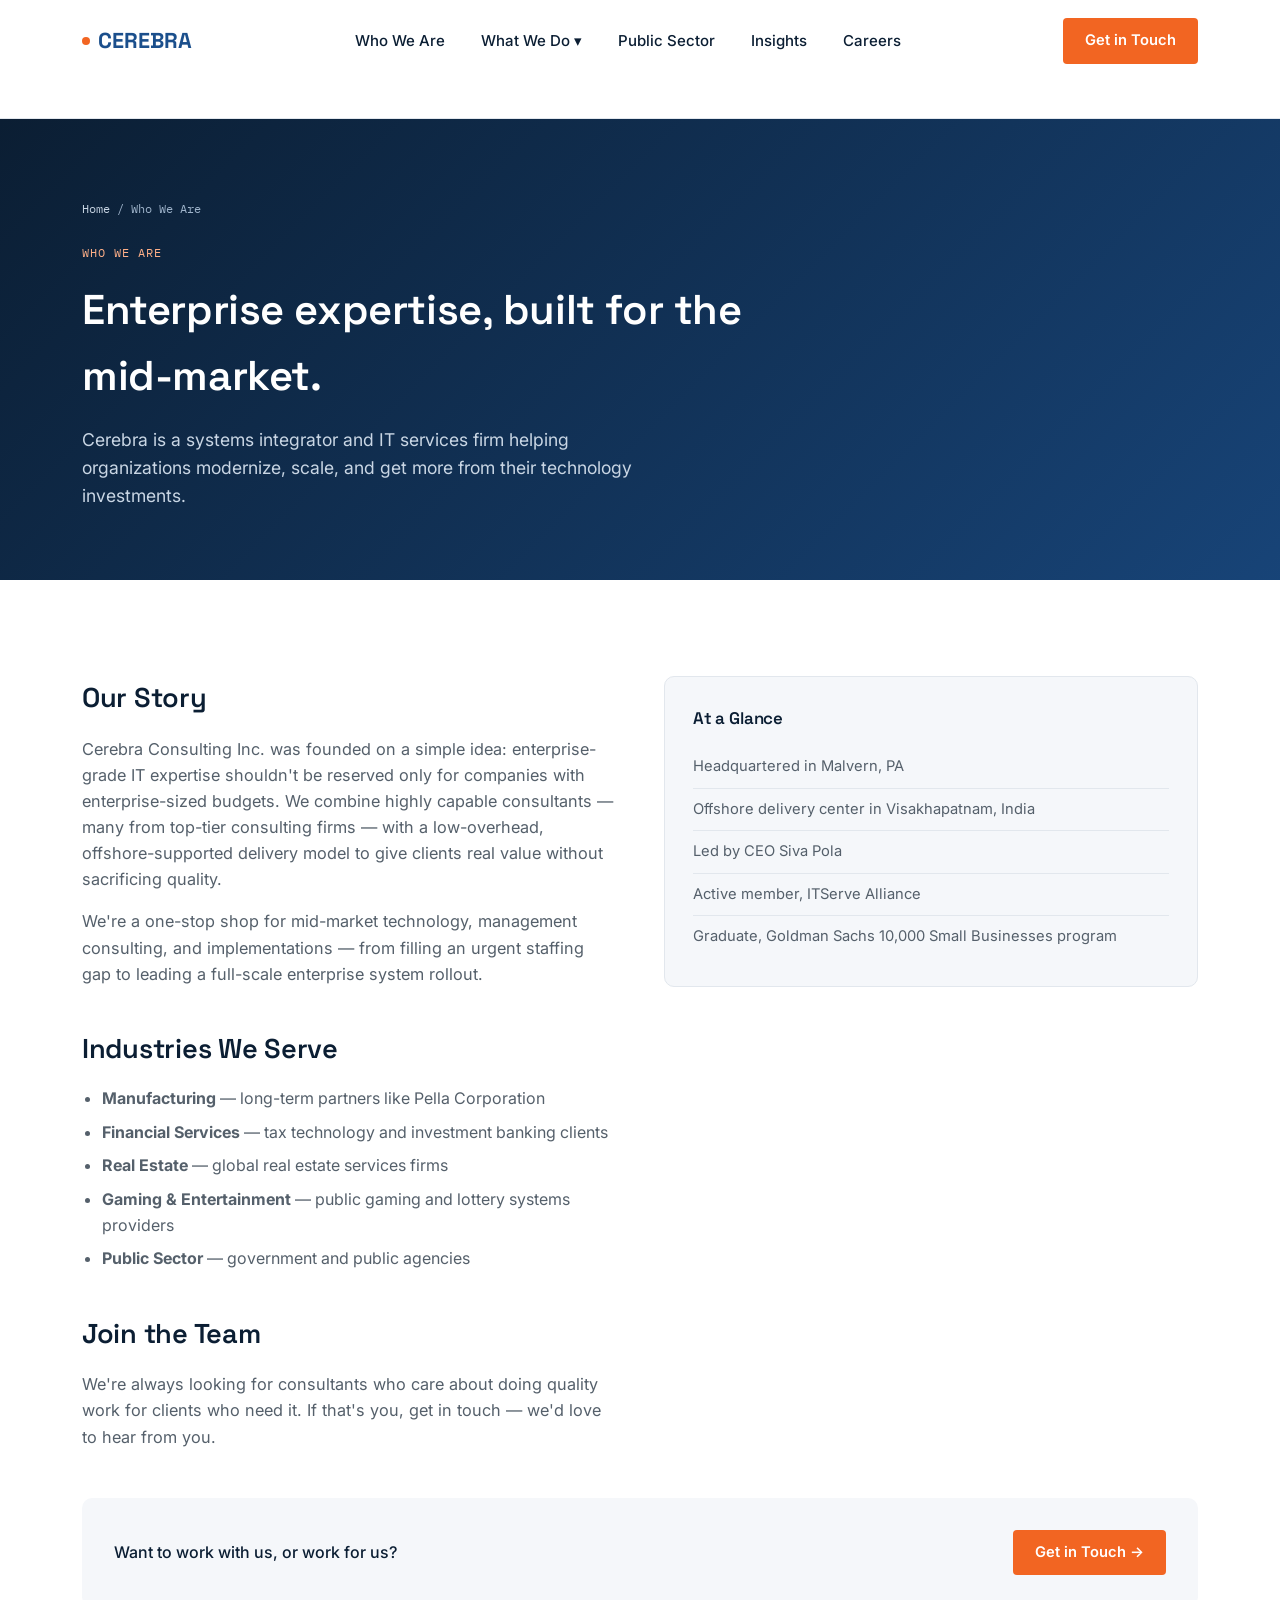
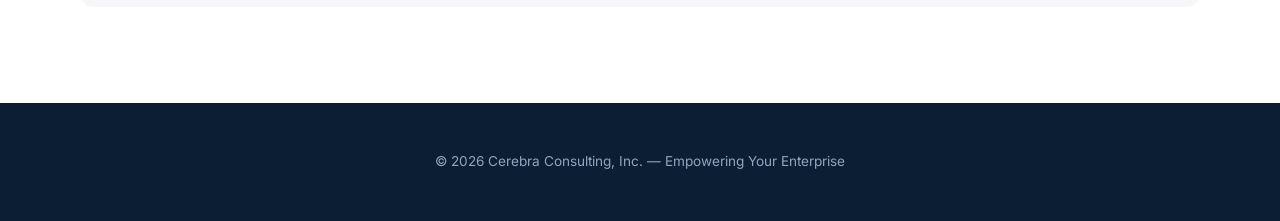
==== about.html @ 01a9248c "Add files via upload" ====
<!DOCTYPE html>
<html lang="en">
<head>
<meta charset="UTF-8">
<meta name="viewport" content="width=device-width, initial-scale=1.0">
<title>Who We Are — Cerebra Consulting</title>
<link rel="preconnect" href="https://fonts.googleapis.com">
<link href="https://fonts.googleapis.com/css2?family=Space+Grotesk:wght@400;500;600;700&family=Inter:wght@400;500;600&family=IBM+Plex+Mono:wght@400;500&display=swap" rel="stylesheet">
<link rel="stylesheet" href="style.css">
</head>
<body>
<nav>
  <div class="wrap">
    <a href="index.html" class="logo"><span class="dot"></span>CEREBRA</a>
    <div class="navlinks">
      <a href="about.html">Who We Are</a>
      <div>
        <a href="#">What We Do ▾</a>
        <div class="dropdown">
          <div class="dropdown-col">
            <h4>Services</h4>
            <a href="staff-augmentation.html">Staff Augmentation</a>
            <a href="cloud-applications.html">Cloud Applications</a>
            <a href="enterprise-applications.html">Enterprise Applications</a>
            <a href="big-data-analytics.html">Big Data & Analytics</a>
          </div>
          <div class="dropdown-col">
            <h4>Industries</h4>
            <a href="about.html#industries">Manufacturing</a>
            <a href="about.html#industries">Financial Services</a>
            <a href="about.html#industries">Real Estate</a>
            <a href="about.html#industries">Gaming & Entertainment</a>
          </div>
          <div class="dropdown-col">
            <h4>Partners</h4>
            <a href="index.html#partners">Oracle</a>
            <a href="index.html#partners">Microsoft</a>
            <a href="index.html#partners">AWS</a>
            <a href="index.html#partners">Salesforce</a>
          </div>
        </div>
      </div>
      <a href="public-sector.html">Public Sector</a>
      <a href="index.html#insights">Insights</a>
      <a href="about.html#careers">Careers</a>
    </div>
    <a href="contact.html" class="cta-btn" style="margin-right:0;">Get in Touch</a>
    <button class="hamburger" id="hamburgerBtn" aria-label="Open menu">
      <span></span><span></span><span></span>
    </button>
  </div>
  <div class="wrap">
    <div class="mobile-panel" id="mobilePanel">
      <a href="about.html">Who We Are</a>
      <a href="staff-augmentation.html">Staff Augmentation</a>
      <a href="cloud-applications.html">Cloud Applications</a>
      <a href="enterprise-applications.html">Enterprise Applications</a>
      <a href="big-data-analytics.html">Big Data & Analytics</a>
      <a href="public-sector.html">Public Sector</a>
      <a href="contact.html">Contact</a>
      <a href="contact.html" class="cta-btn">Get in Touch</a>
    </div>
  </div>
</nav>
<script>
  document.getElementById('hamburgerBtn').addEventListener('click', function(){
    document.getElementById('mobilePanel').classList.toggle('open');
  });
</script>

<section class="page-hero">
  <div class="wrap">
    <div class="breadcrumb"><a href="index.html">Home</a> / Who We Are</div>
    <span class="eyebrow">Who We Are</span>
    <h1>Enterprise expertise, built for the mid-market.</h1>
    <p>Cerebra is a systems integrator and IT services firm helping organizations modernize, scale, and get more from their technology investments.</p>
  </div>
</section>

<section>
  <div class="wrap">
    <div class="two-col">
      <div class="content-block">
        <h2>Our Story</h2>
        <p>Cerebra Consulting Inc. was founded on a simple idea: enterprise-grade IT expertise shouldn't be reserved only for companies with enterprise-sized budgets. We combine highly capable consultants — many from top-tier consulting firms — with a low-overhead, offshore-supported delivery model to give clients real value without sacrificing quality.</p>
        <p>We're a one-stop shop for mid-market technology, management consulting, and implementations — from filling an urgent staffing gap to leading a full-scale enterprise system rollout.</p>

        <h2 id="industries">Industries We Serve</h2>
        <ul>
          <li><strong>Manufacturing</strong> — long-term partners like Pella Corporation</li>
          <li><strong>Financial Services</strong> — tax technology and investment banking clients</li>
          <li><strong>Real Estate</strong> — global real estate services firms</li>
          <li><strong>Gaming &amp; Entertainment</strong> — public gaming and lottery systems providers</li>
          <li><strong>Public Sector</strong> — government and public agencies</li>
        </ul>

        <h2 id="careers">Join the Team</h2>
        <p>We're always looking for consultants who care about doing quality work for clients who need it. If that's you, get in touch — we'd love to hear from you.</p>
      </div>
      <div class="side-card">
        <h3>At a Glance</h3>
        <ul>
          <li>Headquartered in Malvern, PA</li>
          <li>Offshore delivery center in Visakhapatnam, India</li>
          <li>Led by CEO Siva Pola</li>
          <li>Active member, ITServe Alliance</li>
          <li>Graduate, Goldman Sachs 10,000 Small Businesses program</li>
        </ul>
      </div>
    </div>

    <div class="mini-cta">
      <p>Want to work with us, or work for us?</p>
      <a href="contact.html" class="cta-btn">Get in Touch →</a>
    </div>
  </div>
</section>

<footer>
  <div class="wrap">© 2026 Cerebra Consulting, Inc. — Empowering Your Enterprise</div>
</footer>
</body>
</html>
---- style.css ----
:root{
    --ink:#0B1E33;
    --blue:#1B4F8C;
    --blue-light:#2E6BB0;
    --orange:#F26522;
    --mist:#F5F7FA;
    --slate:#55606B;
    --white:#FFFFFF;
    --line:#E2E7ED;
  }
  *{box-sizing:border-box; margin:0; padding:0;}
  body{
    font-family:'Inter', sans-serif;
    color:var(--ink);
    background:var(--white);
    line-height:1.6;
    -webkit-font-smoothing:antialiased;
  }
  h1,h2,h3{
    font-family:'Space Grotesk', sans-serif;
    font-weight:600;
    letter-spacing:-0.01em;
  }
  .eyebrow{
    font-family:'IBM Plex Mono', monospace;
    font-size:0.78rem;
    letter-spacing:0.08em;
    text-transform:uppercase;
    color:var(--orange);
    margin-bottom:0.9rem;
    display:inline-block;
  }
  a{color:inherit; text-decoration:none;}
  .wrap{max-width:1180px; margin:0 auto; padding:0 32px;}
  section{padding:96px 0;}

  /* NAV */
  nav{
    position:sticky; top:0; z-index:50;
    background:rgba(255,255,255,0.92);
    backdrop-filter:blur(10px);
    border-bottom:1px solid var(--line);
  }
  nav .wrap{display:flex; align-items:center; justify-content:space-between; padding-top:18px; padding-bottom:18px;}
  .logo{font-family:'Space Grotesk'; font-weight:700; font-size:1.35rem; color:var(--blue); display:flex; align-items:center; gap:8px;}
  .logo .dot{width:8px; height:8px; border-radius:50%; background:var(--orange); display:inline-block;}
  .navlinks{display:flex; gap:36px; align-items:center; font-size:0.94rem; font-weight:500;}
  .navlinks > div{position:relative; cursor:pointer;}
  .navlinks a:hover{color:var(--blue);}
  .cta-btn{
    background:var(--orange); color:white; padding:11px 22px; border-radius:4px;
    font-weight:600; font-size:0.92rem; white-space:nowrap;
    transition:background 0.15s ease;
  }
  .cta-btn:hover{background:#d9560f;}
  .hamburger{display:none; flex-direction:column; gap:5px; cursor:pointer; background:none; border:none; padding:8px;}
  .hamburger span{width:24px; height:2px; background:var(--ink); display:block;}
  .mobile-panel{
    display:none; flex-direction:column; gap:2px; padding:16px 0 20px; border-top:1px solid var(--line);
  }
  .mobile-panel.open{display:flex;}
  .mobile-panel a{padding:12px 4px; font-weight:500; font-size:0.98rem; border-bottom:1px solid var(--line);}
  .mobile-panel .cta-btn{margin-top:14px; text-align:center;}
  .dropdown{
    display:none; position:absolute; top:calc(100% + 22px); left:50%; transform:translateX(-50%);
    background:var(--ink); color:white; border-radius:8px; padding:28px; min-width:520px;
    box-shadow:0 20px 40px rgba(11,30,51,0.25);
  }
  .navlinks > div:hover .dropdown{display:flex; gap:36px;}
  .dropdown-col h4{font-family:'IBM Plex Mono'; font-size:0.72rem; color:var(--orange); text-transform:uppercase; letter-spacing:0.06em; margin-bottom:14px;}
  .dropdown-col a{display:block; padding:6px 0; font-size:0.92rem; color:#D7E0EA; font-weight:400;}
  .dropdown-col a:hover{color:white;}

  /* HERO */
  .hero{
    background:linear-gradient(135deg, var(--ink) 0%, var(--blue) 130%);
    color:white; position:relative; overflow:hidden; padding:120px 0 100px;
  }
  .hero .wrap{display:grid; grid-template-columns:1.1fr 0.9fr; gap:60px; align-items:center; position:relative; z-index:2;}
  .hero h1{font-size:3.1rem; line-height:1.1; margin-bottom:22px;}
  .hero p{font-size:1.15rem; color:#C9D6E4; max-width:480px; margin-bottom:34px;}
  .hero-ctas{display:flex; gap:16px;}
  .btn-secondary{
    border:1px solid rgba(255,255,255,0.35); padding:11px 22px; border-radius:4px; font-weight:600; font-size:0.92rem;
  }
  .btn-secondary:hover{border-color:white;}
  #network{width:100%; height:100%;}

  /* WHY CEREBRA */
  .pillars{background:var(--mist);}
  .section-head{max-width:640px; margin-bottom:56px;}
  .section-head h2{font-size:2.1rem;}
  .pillar-grid{display:grid; grid-template-columns:repeat(3,1fr); gap:32px;}
  .pillar{background:white; border:1px solid var(--line); border-radius:10px; padding:32px;}
  .pillar-num{font-family:'IBM Plex Mono'; color:var(--orange); font-size:0.85rem; margin-bottom:16px;}
  .pillar h3{font-size:1.2rem; margin-bottom:10px;}
  .pillar p{color:var(--slate); font-size:0.96rem;}

  /* STAFF AUG FEATURE */
  .staffaug{
    background:var(--blue); color:white; border-radius:16px; margin:0 auto;
    max-width:1180px; padding:64px; display:grid; grid-template-columns:1.3fr 0.7fr; gap:48px; align-items:center;
  }
  .staffaug h2{font-size:2.1rem; margin-bottom:16px;}
  .staffaug p{color:#D7E3EF; font-size:1.05rem; margin-bottom:26px; max-width:480px;}
  .staffaug .cta-btn{background:var(--orange);}
  .staffaug-stats{border-left:1px solid rgba(255,255,255,0.25); padding-left:40px;}
  .stat{margin-bottom:24px;}
  .stat .num{font-family:'Space Grotesk'; font-size:2rem; font-weight:700; color:var(--orange);}
  .stat .label{font-size:0.85rem; color:#C9D6E4;}

  /* FOCUS AREAS */
  .focus-grid{display:grid; grid-template-columns:repeat(3,1fr); gap:28px;}
  .focus-card{border:1px solid var(--line); border-radius:10px; padding:36px; transition:box-shadow 0.15s ease, transform 0.15s ease;}
  .focus-card:hover{box-shadow:0 12px 30px rgba(11,30,51,0.08); transform:translateY(-2px);}
  .focus-icon{width:44px; height:44px; border-radius:8px; background:var(--mist); display:flex; align-items:center; justify-content:center; margin-bottom:20px;}
  .focus-card h3{font-size:1.15rem; margin-bottom:6px;}
  .focus-tagline{font-family:'IBM Plex Mono'; font-size:0.78rem; color:var(--orange); margin-bottom:14px; display:block;}
  .focus-card p{color:var(--slate); font-size:0.94rem; margin-bottom:18px;}
  .focus-card .learn{font-size:0.88rem; font-weight:600; color:var(--blue);}

  /* PARTNERS / CLIENTS */
  .logostrip{background:var(--mist);}
  .logo-row{display:flex; flex-wrap:wrap; gap:14px; justify-content:space-between;}
  .logo-chip{
    flex:1; min-width:150px; text-align:center; padding:22px 10px; background:white; border:1px solid var(--line); border-radius:8px;
    font-family:'Space Grotesk'; font-weight:600; color:var(--slate); font-size:0.95rem;
  }

  /* TESTIMONIALS */
  .testimonial-grid{display:grid; grid-template-columns:repeat(3,1fr); gap:28px;}
  .testimonial{background:var(--ink); color:white; border-radius:10px; padding:32px;}
  .testimonial .quote-mark{color:var(--orange); font-family:'Space Grotesk'; font-size:2.2rem; line-height:1; margin-bottom:12px; display:block;}
  .testimonial p{color:#D7E0EA; font-size:0.95rem; margin-bottom:20px;}
  .testimonial .who{font-family:'IBM Plex Mono'; font-size:0.78rem; color:#8FA6BE;}

  /* FINAL CTA */
  .final-cta{
    background:linear-gradient(135deg, var(--blue) 0%, var(--ink) 130%); color:white; text-align:center; border-radius:16px;
    margin:0 auto; max-width:1180px; padding:80px 40px;
  }
  .final-cta h2{font-size:2.3rem; margin-bottom:14px;}
  .final-cta p{color:#C9D6E4; max-width:520px; margin:0 auto 32px;}

  footer{background:var(--ink); color:#8FA6BE; padding:48px 0; font-size:0.85rem; text-align:center;}

  @media (max-width:900px){
    .navlinks{display:none;}
    .hamburger{display:flex;}
    .hero .wrap{grid-template-columns:1fr;}
    .hero #network{display:none;}
    .pillar-grid, .focus-grid, .testimonial-grid{grid-template-columns:1fr;}
    .staffaug{grid-template-columns:1fr; padding:40px;}
    .staffaug-stats{border-left:none; padding-left:0; border-top:1px solid rgba(255,255,255,0.25); padding-top:24px;}
    .hero h1{font-size:2.2rem;}
  }

/* SUBPAGE STYLES */
.page-hero{
  background:linear-gradient(135deg, var(--ink) 0%, var(--blue) 130%);
  color:white; padding:80px 0 70px;
}
.page-hero .eyebrow{color:#FFB088;}
.page-hero h1{font-size:2.6rem; margin-bottom:16px; max-width:680px;}
.page-hero p{color:#C9D6E4; font-size:1.1rem; max-width:600px;}
.breadcrumb{font-family:'IBM Plex Mono'; font-size:0.78rem; color:#9FB4CB; margin-bottom:20px;}
.breadcrumb a{color:#C9D6E4;}
.breadcrumb a:hover{color:white;}

.content-block{max-width:760px;}
.content-block h2{font-size:1.7rem; margin:40px 0 16px;}
.content-block h2:first-child{margin-top:0;}
.content-block p{color:var(--slate); font-size:1.02rem; margin-bottom:16px;}
.content-block ul{margin:0 0 20px 20px; color:var(--slate);}
.content-block li{margin-bottom:8px;}

.two-col{display:grid; grid-template-columns:1fr 1fr; gap:48px; align-items:start;}
.side-card{background:var(--mist); border-radius:10px; padding:28px; border:1px solid var(--line);}
.side-card h3{font-size:1.05rem; margin-bottom:14px;}
.side-card ul{list-style:none; margin:0;}
.side-card li{padding:9px 0; border-bottom:1px solid var(--line); font-size:0.92rem; color:var(--slate);}
.side-card li:last-child{border-bottom:none;}

.people-grid{display:grid; grid-template-columns:repeat(3,1fr); gap:24px;}
.person-card{text-align:center;}
.person-avatar{width:88px; height:88px; border-radius:50%; background:var(--mist); margin:0 auto 14px; display:flex; align-items:center; justify-content:center; font-family:'Space Grotesk'; font-weight:700; font-size:1.4rem; color:var(--blue); border:2px solid var(--line);}
.person-card h4{font-size:1rem; margin-bottom:4px;}
.person-card .role{font-size:0.85rem; color:var(--slate);}

.mini-cta{
  background:var(--mist); border-radius:10px; padding:32px; margin-top:32px; display:flex; align-items:center; justify-content:space-between; gap:20px; flex-wrap:wrap;
}
.mini-cta p{margin:0; font-weight:500; color:var(--ink);}

.contact-grid{display:grid; grid-template-columns:1fr 1fr; gap:56px;}
.contact-info h3{font-size:1.1rem; margin-bottom:6px; margin-top:26px;}
.contact-info h3:first-child{margin-top:0;}
.contact-info p{color:var(--slate); font-size:0.96rem;}
.form-field{margin-bottom:18px;}
.form-field label{display:block; font-size:0.85rem; font-weight:600; margin-bottom:6px;}
.form-field input, .form-field select, .form-field textarea{
  width:100%; padding:11px 14px; border:1px solid var(--line); border-radius:6px; font-family:'Inter'; font-size:0.95rem;
}
.form-field textarea{resize:vertical; min-height:110px;}
.submit-btn{
  background:var(--orange); color:white; border:none; padding:13px 28px; border-radius:4px; font-weight:600; font-size:0.95rem; cursor:pointer; width:100%;
}

@media (max-width:900px){
  .two-col, .contact-grid{grid-template-columns:1fr;}
  .people-grid{grid-template-columns:1fr 1fr;}
  .page-hero h1{font-size:2rem;}
}
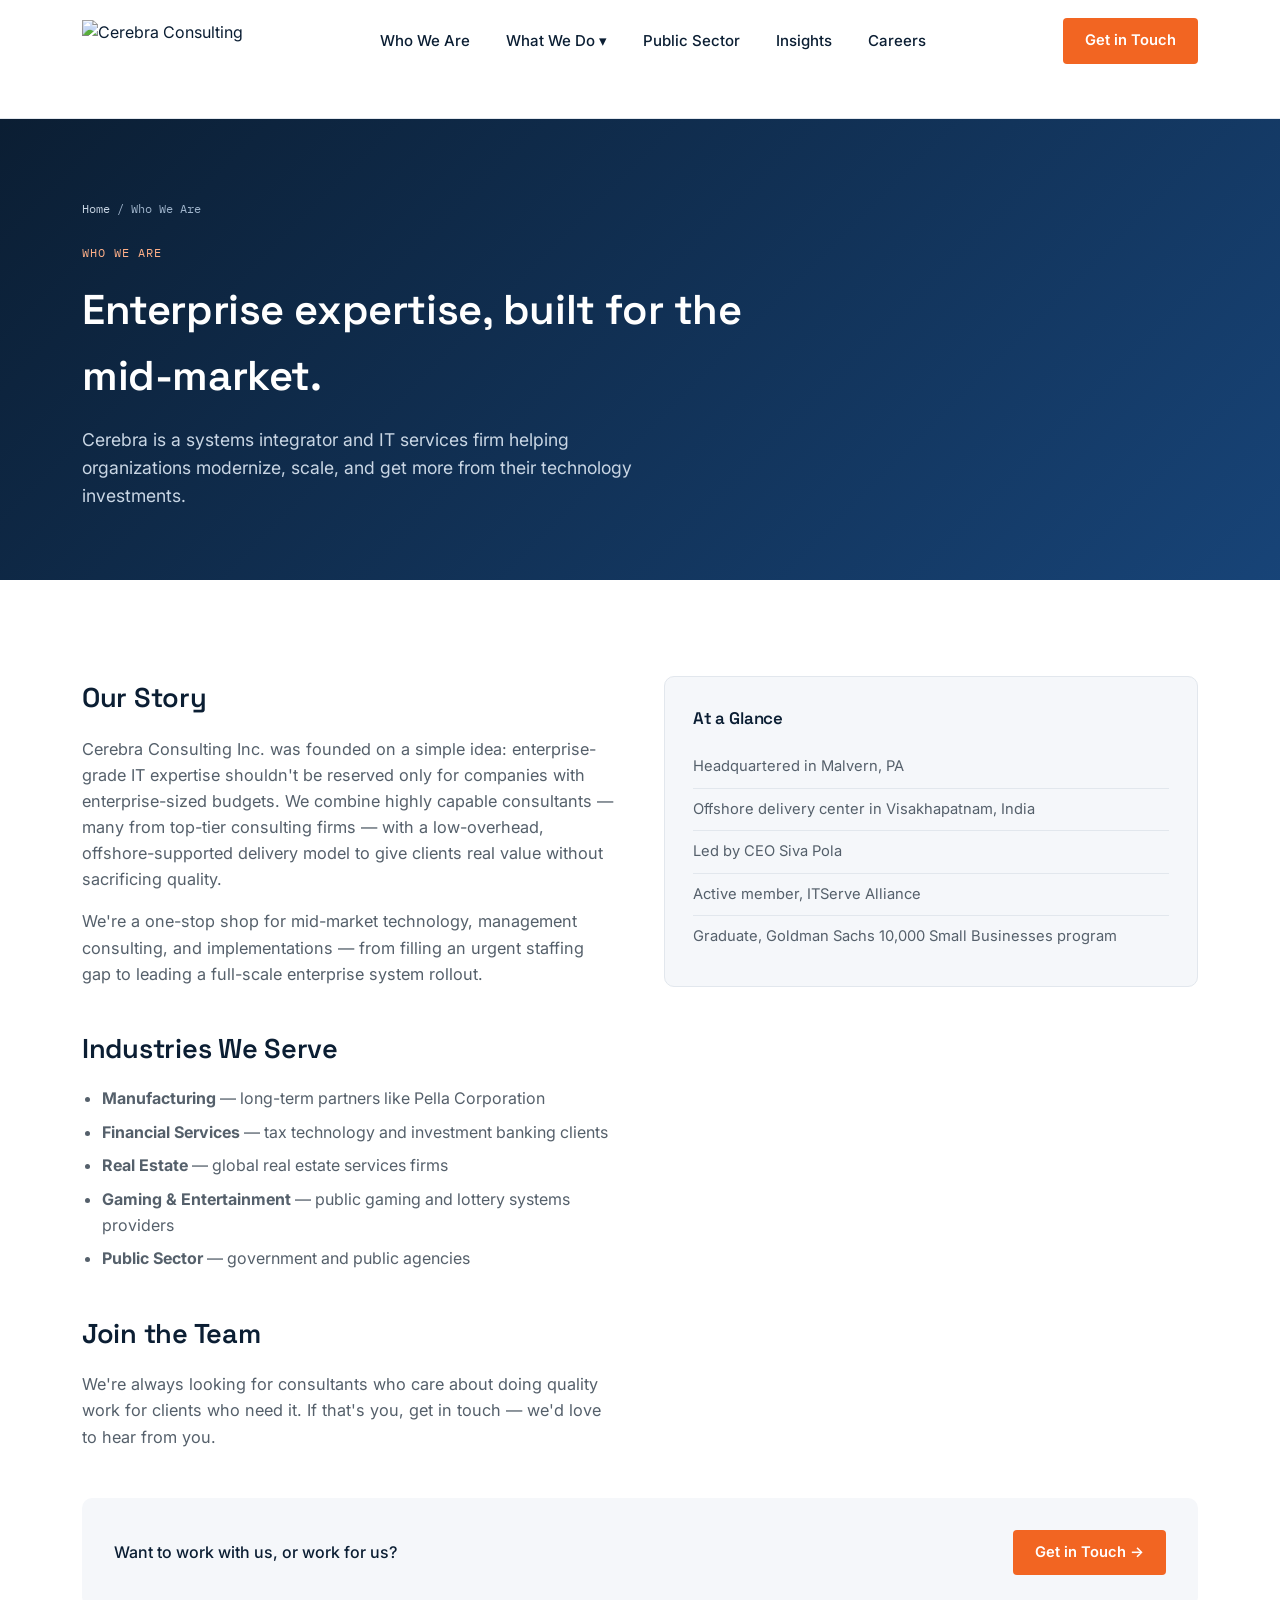
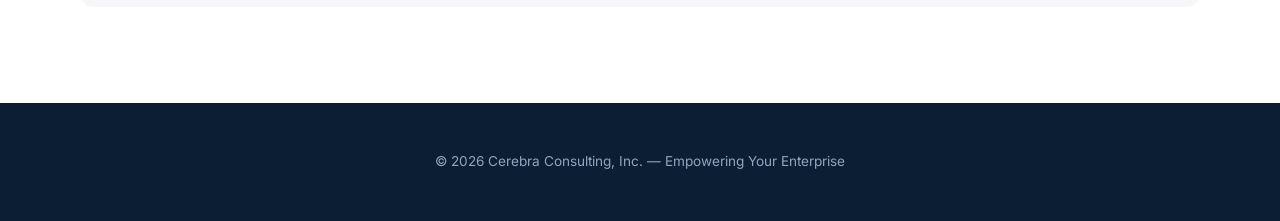
==== commit 04b5d92b: "Add files via upload" ====
--- a/about.html
+++ b/about.html
@@ -11,12 +11,12 @@
 <body>
 <nav>
   <div class="wrap">
-    <a href="index.html" class="logo"><span class="dot"></span>CEREBRA</a>
+    <a href="index.html" class="logo"><img src="images/cerebra-logo.png" alt="Cerebra Consulting"></a>
     <div class="navlinks">
       <a href="about.html">Who We Are</a>
       <div>
         <a href="#">What We Do ▾</a>
-        <div class="dropdown">
+        <div class="dropdown"><div class="dropdown-inner">
           <div class="dropdown-col">
             <h4>Services</h4>
             <a href="staff-augmentation.html">Staff Augmentation</a>
@@ -37,7 +37,7 @@
             <a href="index.html#partners">Microsoft</a>
             <a href="index.html#partners">AWS</a>
             <a href="index.html#partners">Salesforce</a>
-          </div>
+          </div></div>
         </div>
       </div>
       <a href="public-sector.html">Public Sector</a>
--- a/style.css
+++ b/style.css
@@ -42,8 +42,8 @@
     border-bottom:1px solid var(--line);
   }
   nav .wrap{display:flex; align-items:center; justify-content:space-between; padding-top:18px; padding-bottom:18px;}
-  .logo{font-family:'Space Grotesk'; font-weight:700; font-size:1.35rem; color:var(--blue); display:flex; align-items:center; gap:8px;}
-  .logo .dot{width:8px; height:8px; border-radius:50%; background:var(--orange); display:inline-block;}
+  .logo{display:flex; align-items:center;}
+  .logo img{height:42px; width:auto; display:block;}
   .navlinks{display:flex; gap:36px; align-items:center; font-size:0.94rem; font-weight:500;}
   .navlinks > div{position:relative; cursor:pointer;}
   .navlinks a:hover{color:var(--blue);}
@@ -62,11 +62,14 @@
   .mobile-panel a{padding:12px 4px; font-weight:500; font-size:0.98rem; border-bottom:1px solid var(--line);}
   .mobile-panel .cta-btn{margin-top:14px; text-align:center;}
   .dropdown{
-    display:none; position:absolute; top:calc(100% + 22px); left:50%; transform:translateX(-50%);
+    display:none; position:absolute; top:100%; left:50%; transform:translateX(-50%);
+    padding-top:22px;
+  }
+  .dropdown-inner{
     background:var(--ink); color:white; border-radius:8px; padding:28px; min-width:520px;
-    box-shadow:0 20px 40px rgba(11,30,51,0.25);
-  }
-  .navlinks > div:hover .dropdown{display:flex; gap:36px;}
+    box-shadow:0 20px 40px rgba(11,30,51,0.25); display:flex; gap:36px;
+  }
+  .navlinks > div:hover .dropdown{display:block;}
   .dropdown-col h4{font-family:'IBM Plex Mono'; font-size:0.72rem; color:var(--orange); text-transform:uppercase; letter-spacing:0.06em; margin-bottom:14px;}
   .dropdown-col a{display:block; padding:6px 0; font-size:0.92rem; color:#D7E0EA; font-weight:400;}
   .dropdown-col a:hover{color:white;}
